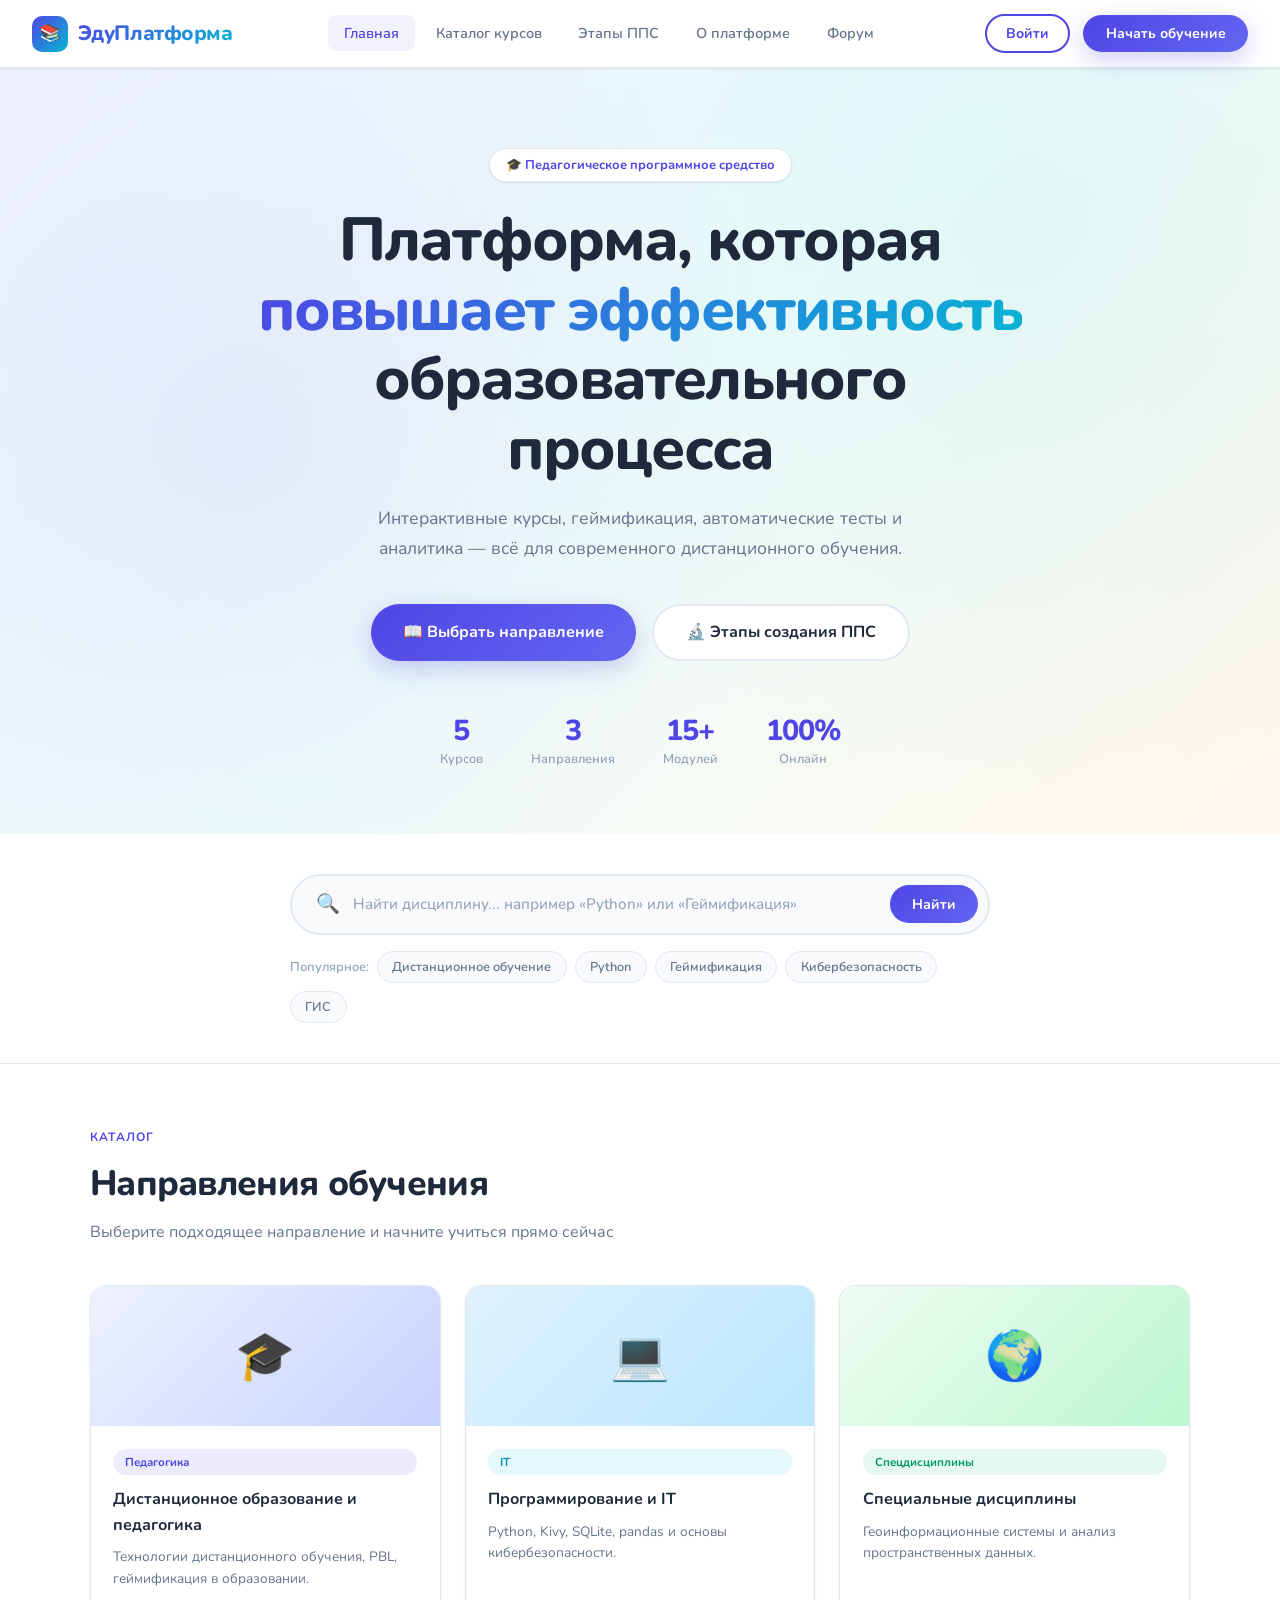
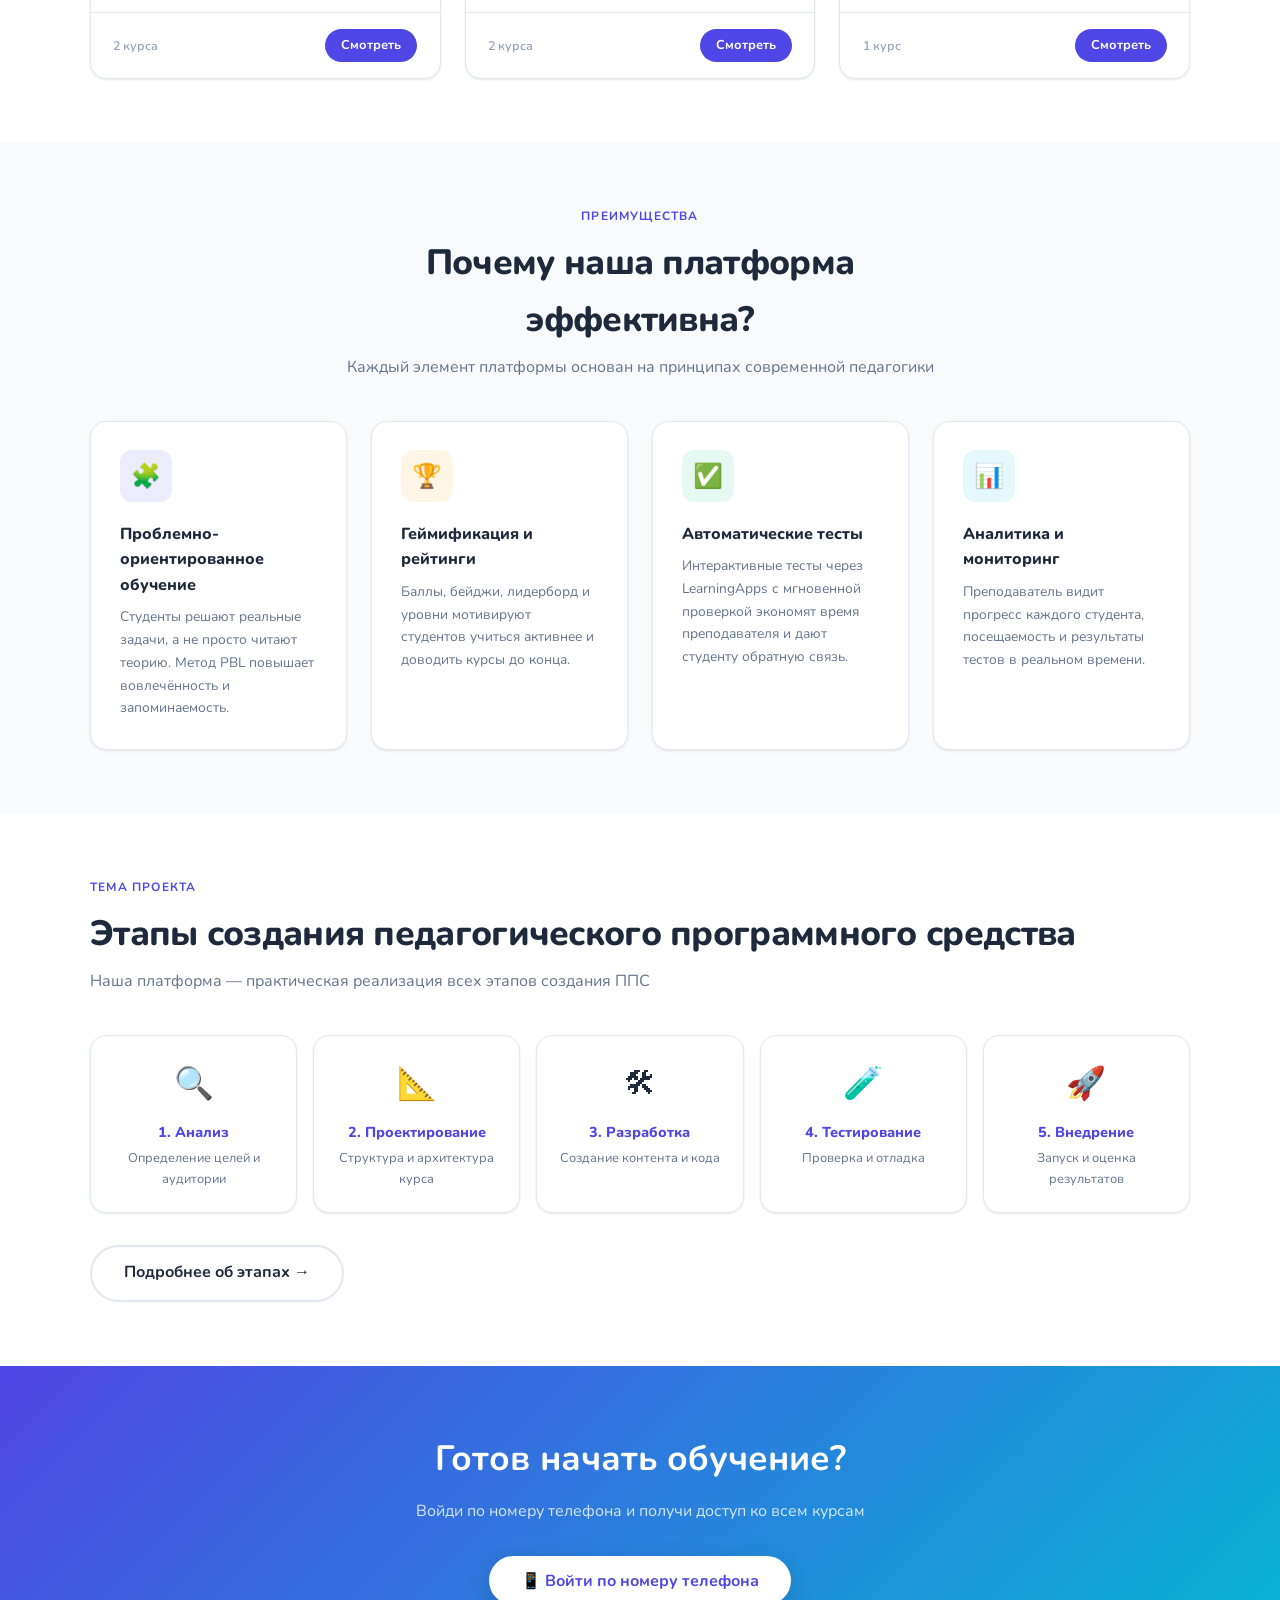
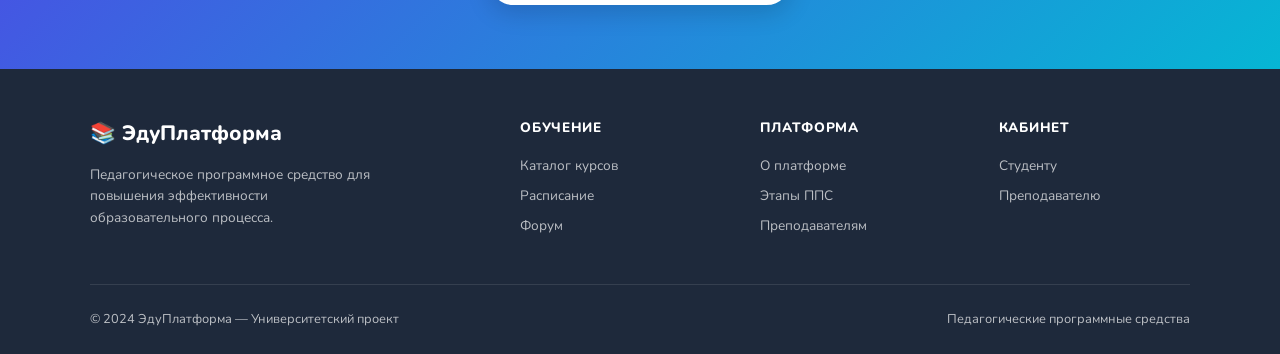
==== index.html @ 2ab5b75d "first commit" ====
<!DOCTYPE html>
<html lang="ru">
<head>
  <meta charset="UTF-8" />
  <meta name="viewport" content="width=device-width, initial-scale=1.0" />
  <title>ЭдуПлатформа — Педагогические программные средства</title>
  <link rel="stylesheet" href="style.css" />
</head>
<body>

<!-- ═══════════════════════════════
     НАВБАР
═══════════════════════════════ -->
<nav class="navbar">
  <a href="index.html" class="nav-logo">
    <div class="logo-icon">📚</div>
    <span>ЭдуПлатформа</span>
  </a>

  <ul class="nav-links">
    <li><a href="index.html" class="active">Главная</a></li>
    <li><a href="catalog.html">Каталог курсов</a></li>
    <li><a href="stages.html">Этапы ППС</a></li>
    <li><a href="about.html">О платформе</a></li>
    <li><a href="forum.html">Форум</a></li>
  </ul>

  <div class="nav-actions">
    <button class="btn-login" onclick="openModal('login')">Войти</button>
    <button class="btn-primary" onclick="openModal('login')">Начать обучение</button>
  </div>
</nav>

<!-- ═══════════════════════════════
     HERO
═══════════════════════════════ -->
<section class="hero">
  <span class="hero-badge">🎓 Педагогическое программное средство</span>

  <h1>
    Платформа, которая<br>
    <span class="highlight">повышает эффективность</span><br>
    образовательного процесса
  </h1>

  <p>
    Интерактивные курсы, геймификация, автоматические тесты и аналитика —
    всё для современного дистанционного обучения.
  </p>

  <div class="hero-actions">
    <a href="catalog.html" class="btn-hero">📖 Выбрать направление</a>
    <a href="stages.html" class="btn-hero-outline">🔬 Этапы создания ППС</a>
  </div>

  <div class="hero-stats">
    <div class="hero-stat">
      <div class="num">5</div>
      <div class="label">Курсов</div>
    </div>
    <div class="hero-stat">
      <div class="num">3</div>
      <div class="label">Направления</div>
    </div>
    <div class="hero-stat">
      <div class="num">15+</div>
      <div class="label">Модулей</div>
    </div>
    <div class="hero-stat">
      <div class="num">100%</div>
      <div class="label">Онлайн</div>
    </div>
  </div>
</section>

<!-- ═══════════════════════════════
     УМНЫЙ ПОИСК
═══════════════════════════════ -->
<div class="search-section">
  <div class="search-wrap">
    <div class="search-box">
      <span style="font-size:1.2rem;">🔍</span>
      <input
        type="text"
        id="searchInput"
        placeholder="Найти дисциплину... например «Python» или «Геймификация»"
      />
      <button class="search-btn" onclick="doSearch()">Найти</button>
    </div>
    <div class="search-tags">
      <span class="search-tag-label">Популярное:</span>
      <span class="tag" onclick="searchTag('Дистанционное обучение')">Дистанционное обучение</span>
      <span class="tag" onclick="searchTag('Python')">Python</span>
      <span class="tag" onclick="searchTag('Геймификация')">Геймификация</span>
      <span class="tag" onclick="searchTag('Кибербезопасность')">Кибербезопасность</span>
      <span class="tag" onclick="searchTag('ГИС')">ГИС</span>
    </div>
  </div>
</div>

<!-- ═══════════════════════════════
     РЕЗУЛЬТАТЫ ПОИСКА (скрыто)
═══════════════════════════════ -->
<div id="searchResults" style="display:none;" class="section section-soft">
  <div class="container">
    <div class="section-header">
      <div class="section-label">Результаты поиска</div>
      <h2 id="searchTitle">Найдено курсов</h2>
    </div>
    <div class="courses-grid" id="searchGrid"></div>
    <div style="margin-top:1.5rem;">
      <button class="filter-btn" onclick="clearSearch()">✕ Сбросить поиск</button>
    </div>
  </div>
</div>

<!-- ═══════════════════════════════
     НАПРАВЛЕНИЯ
═══════════════════════════════ -->
<section class="section">
  <div class="container">
    <div class="section-header">
      <div class="section-label">Каталог</div>
      <h2>Направления обучения</h2>
      <p>Выберите подходящее направление и начните учиться прямо сейчас</p>
    </div>

    <div style="display:grid; grid-template-columns: repeat(auto-fit, minmax(300px,1fr)); gap:1.5rem;">

      <a href="catalog.html?section=pedagogy" class="course-card" style="text-decoration:none;">
        <div class="course-card-header" style="background: linear-gradient(135deg,#EEF2FF,#C7D2FE);">
          🎓
        </div>
        <div class="course-card-body">
          <span class="course-section-badge badge-blue">Педагогика</span>
          <h3>Дистанционное образование и педагогика</h3>
          <p>Технологии дистанционного обучения, PBL, геймификация в образовании.</p>
        </div>
        <div class="course-card-footer">
          <span class="course-meta">2 курса</span>
          <span class="btn-card">Смотреть</span>
        </div>
      </a>

      <a href="catalog.html?section=it" class="course-card" style="text-decoration:none;">
        <div class="course-card-header" style="background: linear-gradient(135deg,#E0F2FE,#BAE6FD);">
          💻
        </div>
        <div class="course-card-body">
          <span class="course-section-badge badge-cyan">IT</span>
          <h3>Программирование и IT</h3>
          <p>Python, Kivy, SQLite, pandas и основы кибербезопасности.</p>
        </div>
        <div class="course-card-footer">
          <span class="course-meta">2 курса</span>
          <span class="btn-card">Смотреть</span>
        </div>
      </a>

      <a href="catalog.html?section=special" class="course-card" style="text-decoration:none;">
        <div class="course-card-header" style="background: linear-gradient(135deg,#F0FDF4,#BBF7D0);">
          🌍
        </div>
        <div class="course-card-body">
          <span class="course-section-badge badge-green">Спецдисциплины</span>
          <h3>Специальные дисциплины</h3>
          <p>Геоинформационные системы и анализ пространственных данных.</p>
        </div>
        <div class="course-card-footer">
          <span class="course-meta">1 курс</span>
          <span class="btn-card">Смотреть</span>
        </div>
      </a>

    </div>
  </div>
</section>

<!-- ═══════════════════════════════
     ПОЧЕМУ МЫ
═══════════════════════════════ -->
<section class="section section-soft">
  <div class="container">
    <div class="section-header text-center" style="max-width:600px; margin-left:auto; margin-right:auto; margin-bottom:2.5rem;">
      <div class="section-label">Преимущества</div>
      <h2>Почему наша платформа эффективна?</h2>
      <p>Каждый элемент платформы основан на принципах современной педагогики</p>
    </div>

    <div class="features-grid">

      <div class="feature-card">
        <div class="feature-icon" style="background:rgba(79,70,229,0.1);">🧩</div>
        <h3>Проблемно-ориентированное обучение</h3>
        <p>Студенты решают реальные задачи, а не просто читают теорию. Метод PBL повышает вовлечённость и запоминаемость.</p>
      </div>

      <div class="feature-card">
        <div class="feature-icon" style="background:rgba(245,158,11,0.1);">🏆</div>
        <h3>Геймификация и рейтинги</h3>
        <p>Баллы, бейджи, лидерборд и уровни мотивируют студентов учиться активнее и доводить курсы до конца.</p>
      </div>

      <div class="feature-card">
        <div class="feature-icon" style="background:rgba(16,185,129,0.1);">✅</div>
        <h3>Автоматические тесты</h3>
        <p>Интерактивные тесты через LearningApps с мгновенной проверкой экономят время преподавателя и дают студенту обратную связь.</p>
      </div>

      <div class="feature-card">
        <div class="feature-icon" style="background:rgba(6,182,212,0.1);">📊</div>
        <h3>Аналитика и мониторинг</h3>
        <p>Преподаватель видит прогресс каждого студента, посещаемость и результаты тестов в реальном времени.</p>
      </div>

    </div>
  </div>
</section>

<!-- ═══════════════════════════════
     ЭТАПЫ ППС (ПРЕВЬЮ)
═══════════════════════════════ -->
<section class="section">
  <div class="container">
    <div class="section-header">
      <div class="section-label">Тема проекта</div>
      <h2>Этапы создания педагогического программного средства</h2>
      <p>Наша платформа — практическая реализация всех этапов создания ППС</p>
    </div>

    <div style="display:grid; grid-template-columns: repeat(auto-fit, minmax(200px,1fr)); gap:1rem; margin-bottom:2rem;">
      <div style="background:white; border:1px solid var(--border); border-radius:var(--radius-lg); padding:1.4rem; text-align:center; box-shadow:var(--shadow-sm);">
        <div style="font-size:2rem; margin-bottom:0.7rem;">🔍</div>
        <div style="font-weight:800; font-size:0.9rem; margin-bottom:0.3rem; color:var(--primary);">1. Анализ</div>
        <div style="font-size:0.8rem; color:var(--text-secondary);">Определение целей и аудитории</div>
      </div>
      <div style="background:white; border:1px solid var(--border); border-radius:var(--radius-lg); padding:1.4rem; text-align:center; box-shadow:var(--shadow-sm);">
        <div style="font-size:2rem; margin-bottom:0.7rem;">📐</div>
        <div style="font-weight:800; font-size:0.9rem; margin-bottom:0.3rem; color:var(--primary);">2. Проектирование</div>
        <div style="font-size:0.8rem; color:var(--text-secondary);">Структура и архитектура курса</div>
      </div>
      <div style="background:white; border:1px solid var(--border); border-radius:var(--radius-lg); padding:1.4rem; text-align:center; box-shadow:var(--shadow-sm);">
        <div style="font-size:2rem; margin-bottom:0.7rem;">🛠</div>
        <div style="font-weight:800; font-size:0.9rem; margin-bottom:0.3rem; color:var(--primary);">3. Разработка</div>
        <div style="font-size:0.8rem; color:var(--text-secondary);">Создание контента и кода</div>
      </div>
      <div style="background:white; border:1px solid var(--border); border-radius:var(--radius-lg); padding:1.4rem; text-align:center; box-shadow:var(--shadow-sm);">
        <div style="font-size:2rem; margin-bottom:0.7rem;">🧪</div>
        <div style="font-weight:800; font-size:0.9rem; margin-bottom:0.3rem; color:var(--primary);">4. Тестирование</div>
        <div style="font-size:0.8rem; color:var(--text-secondary);">Проверка и отладка</div>
      </div>
      <div style="background:white; border:1px solid var(--border); border-radius:var(--radius-lg); padding:1.4rem; text-align:center; box-shadow:var(--shadow-sm);">
        <div style="font-size:2rem; margin-bottom:0.7rem;">🚀</div>
        <div style="font-weight:800; font-size:0.9rem; margin-bottom:0.3rem; color:var(--primary);">5. Внедрение</div>
        <div style="font-size:0.8rem; color:var(--text-secondary);">Запуск и оценка результатов</div>
      </div>
    </div>

    <a href="stages.html" class="btn-hero-outline" style="display:inline-flex;">Подробнее об этапах →</a>
  </div>
</section>

<!-- ═══════════════════════════════
     CTA
═══════════════════════════════ -->
<section class="section" style="background: linear-gradient(135deg, #4F46E5, #06B6D4); text-align:center;">
  <div class="container">
    <h2 style="color:white; font-size:clamp(1.5rem,3vw,2.2rem); margin-bottom:0.8rem;">Готов начать обучение?</h2>
    <p style="color:rgba(255,255,255,0.8); margin-bottom:2rem; font-size:1rem;">Войди по номеру телефона и получи доступ ко всем курсам</p>
    <button class="btn-hero" style="background:white; color:var(--primary); box-shadow:0 8px 25px rgba(0,0,0,0.15);" onclick="openModal('login')">
      📱 Войти по номеру телефона
    </button>
  </div>
</section>

<!-- ═══════════════════════════════
     ФУТЕР
═══════════════════════════════ -->
<footer>
  <div class="footer-inner">
    <div>
      <div class="footer-logo">📚 ЭдуПлатформа</div>
      <p style="font-size:0.85rem; line-height:1.6; max-width:280px;">
        Педагогическое программное средство для повышения эффективности образовательного процесса.
      </p>
    </div>
    <div class="footer-col">
      <h4>Обучение</h4>
      <a href="catalog.html">Каталог курсов</a>
      <a href="schedule.html">Расписание</a>
      <a href="forum.html">Форум</a>
    </div>
    <div class="footer-col">
      <h4>Платформа</h4>
      <a href="about.html">О платформе</a>
      <a href="stages.html">Этапы ППС</a>
      <a href="teacher.html">Преподавателям</a>
    </div>
    <div class="footer-col">
      <h4>Кабинет</h4>
      <a href="student.html">Студенту</a>
      <a href="teacher.html">Преподавателю</a>
    </div>
  </div>
  <div class="footer-bottom">
    <span>© 2024 ЭдуПлатформа — Университетский проект</span>
    <span>Педагогические программные средства</span>
  </div>
</footer>

<!-- ═══════════════════════════════
     МОДАЛЬНОЕ ОКНО ВХОДА
═══════════════════════════════ -->
<div class="modal-overlay" id="modalOverlay" onclick="closeModalOutside(event)">
  <div class="modal">

    <!-- ШАГ 1: Ввод телефона -->
    <div id="stepPhone">
      <h2>👋 Добро пожаловать!</h2>
      <p>Введите номер телефона для входа или регистрации</p>

      <div class="form-group">
        <label class="form-label">Номер телефона</label>
        <div class="phone-input-wrap">
          <span class="phone-prefix">🇺🇿 +998</span>
          <input type="tel" id="phoneInput" placeholder="90 123 45 67" maxlength="12" />
        </div>
      </div>

      <div class="form-group">
        <label class="form-label">Я вхожу как</label>
        <select class="form-input" id="roleSelect">
          <option value="student">👨‍🎓 Студент</option>
          <option value="teacher">👨‍🏫 Преподаватель</option>
        </select>
      </div>

      <button class="btn-full" onclick="sendOTP()">Получить SMS-код →</button>
      <p style="font-size:0.78rem; color:var(--text-muted); text-align:center; margin-top:1rem;">
        Мы отправим 4-значный код подтверждения
      </p>
    </div>

    <!-- ШАГ 2: Ввод OTP -->
    <div id="stepOTP" style="display:none;">
      <h2>📱 Введите код</h2>
      <p id="otpDesc">Код отправлен на номер +998 90 *** ** **</p>

      <div class="otp-inputs">
        <input class="otp-input" type="text" maxlength="1" id="otp1" oninput="otpNext(this,'otp2')" />
        <input class="otp-input" type="text" maxlength="1" id="otp2" oninput="otpNext(this,'otp3')" />
        <input class="otp-input" type="text" maxlength="1" id="otp3" oninput="otpNext(this,'otp4')" />
        <input class="otp-input" type="text" maxlength="1" id="otp4" oninput="otpNext(this,null)" />
      </div>

      <button class="btn-full" onclick="verifyOTP()">Войти ✓</button>
      <p style="font-size:0.78rem; color:var(--text-muted); text-align:center; margin-top:1rem;">
        Не получили? <a href="#" style="color:var(--primary); font-weight:700;" onclick="resendOTP()">Отправить снова</a>
      </p>
      <button onclick="backToPhone()" style="width:100%; margin-top:0.5rem; color:var(--text-secondary); font-size:0.85rem; font-weight:600;">← Изменить номер</button>
    </div>

  </div>
</div>

<script src="script.js"></script>
</body>
</html>
---- style.css ----
/* ===========================
   EDU PLATFORM — STYLE.CSS
   =========================== */

@import url('https://fonts.googleapis.com/css2?family=Nunito:wght@300;400;500;600;700;800&family=Merriweather:wght@400;700&display=swap');

/* ── ПЕРЕМЕННЫЕ ── */
:root {
  --primary: #4F46E5;
  --primary-light: #6366F1;
  --primary-dark: #3730A3;
  --secondary: #06B6D4;
  --accent: #F59E0B;
  --success: #10B981;
  --danger: #EF4444;
  --warning: #F59E0B;

  --bg: #ffffff;
  --bg-soft: #F8FAFC;
  --bg-card: #ffffff;
  --border: #E2E8F0;
  --border-hover: #CBD5E1;

  --text: #1E293B;
  --text-secondary: #64748B;
  --text-muted: #94A3B8;

  --shadow-sm: 0 1px 3px rgba(0,0,0,0.06), 0 1px 2px rgba(0,0,0,0.04);
  --shadow: 0 4px 6px -1px rgba(0,0,0,0.07), 0 2px 4px -1px rgba(0,0,0,0.04);
  --shadow-md: 0 10px 15px -3px rgba(0,0,0,0.08), 0 4px 6px -2px rgba(0,0,0,0.04);
  --shadow-lg: 0 20px 25px -5px rgba(0,0,0,0.08), 0 10px 10px -5px rgba(0,0,0,0.03);
  --shadow-primary: 0 8px 25px rgba(79,70,229,0.25);

  --radius-sm: 8px;
  --radius: 12px;
  --radius-lg: 16px;
  --radius-xl: 24px;
  --radius-full: 9999px;

  --font: 'Nunito', sans-serif;
  --font-serif: 'Merriweather', serif;

  --transition: 0.2s ease;
  --transition-slow: 0.4s ease;
}

/* ── СБРОС ── */
*, *::before, *::after { box-sizing: border-box; margin: 0; padding: 0; }
html { scroll-behavior: smooth; font-size: 16px; }
body {
  font-family: var(--font);
  background: var(--bg);
  color: var(--text);
  line-height: 1.6;
  -webkit-font-smoothing: antialiased;
}
img { max-width: 100%; display: block; }
a { text-decoration: none; color: inherit; }
ul { list-style: none; }
button { font-family: var(--font); cursor: pointer; border: none; background: none; }
input, textarea, select { font-family: var(--font); outline: none; }

/* ── НАВБАР ── */
.navbar {
  position: sticky; top: 0; z-index: 100;
  background: rgba(255,255,255,0.95);
  backdrop-filter: blur(12px);
  border-bottom: 1px solid var(--border);
  padding: 0 2rem;
  height: 68px;
  display: flex; align-items: center; justify-content: space-between;
  box-shadow: var(--shadow-sm);
}

.nav-logo {
  display: flex; align-items: center; gap: 0.6rem;
  font-size: 1.3rem; font-weight: 800; color: var(--primary);
  letter-spacing: -0.02em;
}

.nav-logo span {
  background: linear-gradient(135deg, var(--primary), var(--secondary));
  -webkit-background-clip: text; -webkit-text-fill-color: transparent;
}

.nav-logo .logo-icon {
  width: 36px; height: 36px; border-radius: 10px;
  background: linear-gradient(135deg, var(--primary), var(--secondary));
  display: flex; align-items: center; justify-content: center;
  color: white; font-size: 1.1rem;
}

.nav-links {
  display: flex; align-items: center; gap: 0.3rem;
}

.nav-links a {
  padding: 0.5rem 1rem; border-radius: var(--radius-sm);
  font-size: 0.9rem; font-weight: 600; color: var(--text-secondary);
  transition: var(--transition);
}
.nav-links a:hover, .nav-links a.active {
  color: var(--primary); background: rgba(79,70,229,0.07);
}

.nav-actions { display: flex; align-items: center; gap: 0.8rem; }

.btn-login {
  padding: 0.5rem 1.2rem; border-radius: var(--radius-full);
  font-size: 0.88rem; font-weight: 700; color: var(--primary);
  border: 2px solid var(--primary); transition: var(--transition);
}
.btn-login:hover { background: var(--primary); color: white; }

.btn-primary {
  padding: 0.55rem 1.4rem; border-radius: var(--radius-full);
  font-size: 0.88rem; font-weight: 700; color: white;
  background: linear-gradient(135deg, var(--primary), var(--primary-light));
  box-shadow: var(--shadow-primary); transition: var(--transition);
}
.btn-primary:hover { transform: translateY(-1px); box-shadow: 0 10px 30px rgba(79,70,229,0.35); }

/* ── HERO ── */
.hero {
  background: linear-gradient(135deg, #EEF2FF 0%, #F0FDFA 50%, #FFF7ED 100%);
  padding: 5rem 2rem 4rem;
  text-align: center; position: relative; overflow: hidden;
}

.hero::before {
  content: '';
  position: absolute; inset: 0;
  background: radial-gradient(circle at 20% 50%, rgba(79,70,229,0.08) 0%, transparent 50%),
              radial-gradient(circle at 80% 20%, rgba(6,182,212,0.08) 0%, transparent 50%);
  pointer-events: none;
}

.hero-badge {
  display: inline-flex; align-items: center; gap: 0.4rem;
  background: white; border: 1px solid var(--border);
  border-radius: var(--radius-full); padding: 0.35rem 1rem;
  font-size: 0.8rem; font-weight: 700; color: var(--primary);
  margin-bottom: 1.5rem; box-shadow: var(--shadow-sm);
  animation: fadeUp 0.5s ease both;
}

.hero h1 {
  font-size: clamp(2rem, 5vw, 3.8rem);
  font-weight: 800; line-height: 1.15;
  letter-spacing: -0.03em; color: var(--text);
  max-width: 800px; margin: 0 auto 1.2rem;
  animation: fadeUp 0.5s ease 0.1s both;
}

.hero h1 .highlight {
  background: linear-gradient(135deg, var(--primary), var(--secondary));
  -webkit-background-clip: text; -webkit-text-fill-color: transparent;
}

.hero p {
  font-size: 1.1rem; color: var(--text-secondary); font-weight: 400;
  max-width: 560px; margin: 0 auto 2.5rem; line-height: 1.7;
  animation: fadeUp 0.5s ease 0.2s both;
}

.hero-actions {
  display: flex; gap: 1rem; justify-content: center; flex-wrap: wrap;
  margin-bottom: 3.5rem;
  animation: fadeUp 0.5s ease 0.3s both;
}

.btn-hero {
  padding: 0.85rem 2rem; border-radius: var(--radius-full);
  font-size: 1rem; font-weight: 700; color: white;
  background: linear-gradient(135deg, var(--primary), var(--primary-light));
  box-shadow: var(--shadow-primary); transition: var(--transition);
  display: inline-flex; align-items: center; gap: 0.5rem;
}
.btn-hero:hover { transform: translateY(-2px); box-shadow: 0 12px 35px rgba(79,70,229,0.4); }

.btn-hero-outline {
  padding: 0.85rem 2rem; border-radius: var(--radius-full);
  font-size: 1rem; font-weight: 700; color: var(--text);
  background: white; border: 2px solid var(--border);
  transition: var(--transition);
  display: inline-flex; align-items: center; gap: 0.5rem;
}
.btn-hero-outline:hover { border-color: var(--primary); color: var(--primary); transform: translateY(-2px); }

.hero-stats {
  display: flex; justify-content: center; gap: 3rem; flex-wrap: wrap;
  animation: fadeUp 0.5s ease 0.4s both;
}

.hero-stat { text-align: center; }
.hero-stat .num {
  font-size: 1.8rem; font-weight: 800; color: var(--primary);
  letter-spacing: -0.03em; line-height: 1;
}
.hero-stat .label { font-size: 0.8rem; color: var(--text-muted); font-weight: 600; margin-top: 0.2rem; }

/* ── ПОИСК ── */
.search-section {
  background: white; padding: 2.5rem 2rem;
  border-bottom: 1px solid var(--border);
}

.search-wrap { max-width: 700px; margin: 0 auto; }

.search-box {
  display: flex; align-items: center; gap: 0.8rem;
  background: var(--bg-soft); border: 2px solid var(--border);
  border-radius: var(--radius-full); padding: 0.6rem 0.6rem 0.6rem 1.5rem;
  transition: var(--transition);
}
.search-box:focus-within { border-color: var(--primary); box-shadow: 0 0 0 4px rgba(79,70,229,0.1); }

.search-box input {
  flex: 1; background: none; border: none; font-size: 0.95rem;
  color: var(--text); font-weight: 500;
}
.search-box input::placeholder { color: var(--text-muted); }

.search-btn {
  padding: 0.6rem 1.4rem; border-radius: var(--radius-full);
  background: linear-gradient(135deg, var(--primary), var(--primary-light));
  color: white; font-weight: 700; font-size: 0.88rem;
  transition: var(--transition);
}
.search-btn:hover { transform: scale(1.03); }

.search-tags {
  display: flex; flex-wrap: wrap; gap: 0.5rem;
  margin-top: 1rem; align-items: center;
}

.search-tag-label { font-size: 0.8rem; color: var(--text-muted); font-weight: 600; }

.tag {
  padding: 0.3rem 0.9rem; border-radius: var(--radius-full);
  background: var(--bg-soft); border: 1px solid var(--border);
  font-size: 0.8rem; font-weight: 600; color: var(--text-secondary);
  cursor: pointer; transition: var(--transition);
}
.tag:hover { background: rgba(79,70,229,0.07); border-color: var(--primary); color: var(--primary); }

/* ── СЕКЦИИ ── */
.section { padding: 4rem 2rem; }
.section-soft { background: var(--bg-soft); }

.section-header { max-width: 1100px; margin: 0 auto 2.5rem; }
.section-header h2 {
  font-size: clamp(1.5rem, 3vw, 2.2rem); font-weight: 800;
  letter-spacing: -0.02em; color: var(--text); margin-bottom: 0.5rem;
}
.section-header p { font-size: 1rem; color: var(--text-secondary); }
.section-label {
  font-size: 0.75rem; font-weight: 700; letter-spacing: 0.1em;
  text-transform: uppercase; color: var(--primary); margin-bottom: 0.5rem;
}

.container { max-width: 1100px; margin: 0 auto; }

/* ── КАРТОЧКИ КУРСОВ ── */
.courses-grid {
  display: grid; grid-template-columns: repeat(auto-fill, minmax(300px, 1fr));
  gap: 1.5rem;
}

.course-card {
  background: var(--bg-card); border: 1px solid var(--border);
  border-radius: var(--radius-lg); overflow: hidden;
  transition: var(--transition); box-shadow: var(--shadow-sm);
  display: flex; flex-direction: column;
}
.course-card:hover {
  transform: translateY(-4px); box-shadow: var(--shadow-lg);
  border-color: var(--primary);
}

.course-card-header {
  height: 140px; display: flex; align-items: center; justify-content: center;
  font-size: 3rem; position: relative; overflow: hidden;
}

.course-card-body { padding: 1.4rem; flex: 1; display: flex; flex-direction: column; }

.course-section-badge {
  display: inline-block; padding: 0.25rem 0.75rem;
  border-radius: var(--radius-full); font-size: 0.72rem; font-weight: 700;
  margin-bottom: 0.75rem;
}

.course-card h3 { font-size: 1rem; font-weight: 700; margin-bottom: 0.5rem; color: var(--text); }
.course-card p { font-size: 0.85rem; color: var(--text-secondary); flex: 1; line-height: 1.6; }

.course-card-footer {
  padding: 1rem 1.4rem; border-top: 1px solid var(--border);
  display: flex; align-items: center; justify-content: space-between;
}

.course-meta { font-size: 0.78rem; color: var(--text-muted); font-weight: 600; }
.btn-card {
  padding: 0.4rem 1rem; border-radius: var(--radius-full);
  background: var(--primary); color: white;
  font-size: 0.8rem; font-weight: 700; transition: var(--transition);
}
.btn-card:hover { background: var(--primary-dark); }

/* ── ФИЛЬТРЫ КАТАЛОГА ── */
.catalog-filters {
  display: flex; gap: 0.6rem; flex-wrap: wrap; margin-bottom: 2rem;
}

.filter-btn {
  padding: 0.5rem 1.2rem; border-radius: var(--radius-full);
  font-size: 0.85rem; font-weight: 700; color: var(--text-secondary);
  border: 2px solid var(--border); background: white; transition: var(--transition);
}
.filter-btn:hover { border-color: var(--primary); color: var(--primary); }
.filter-btn.active {
  background: var(--primary); color: white; border-color: var(--primary);
  box-shadow: var(--shadow-primary);
}

/* ── СТРАНИЦА КУРСА ── */
.course-hero {
  background: linear-gradient(135deg, #EEF2FF, #E0F2FE);
  padding: 3rem 2rem; border-bottom: 1px solid var(--border);
}

.course-hero-inner {
  max-width: 1100px; margin: 0 auto;
  display: grid; grid-template-columns: 1fr 380px; gap: 3rem; align-items: start;
}

.breadcrumb {
  display: flex; align-items: center; gap: 0.5rem;
  font-size: 0.82rem; color: var(--text-muted); margin-bottom: 1.2rem;
}
.breadcrumb a { color: var(--primary); font-weight: 600; }
.breadcrumb span { color: var(--text-muted); }

.course-hero h1 {
  font-size: clamp(1.5rem, 3vw, 2.2rem); font-weight: 800;
  letter-spacing: -0.02em; margin-bottom: 1rem; color: var(--text);
}

.course-hero p { font-size: 1rem; color: var(--text-secondary); line-height: 1.7; margin-bottom: 1.5rem; }

.course-tags { display: flex; gap: 0.5rem; flex-wrap: wrap; }

.course-enroll-card {
  background: white; border: 1px solid var(--border);
  border-radius: var(--radius-xl); padding: 1.8rem;
  box-shadow: var(--shadow-md); position: sticky; top: 88px;
}

.enroll-price {
  font-size: 2rem; font-weight: 800; color: var(--success);
  letter-spacing: -0.03em; margin-bottom: 0.3rem;
}

.btn-enroll {
  width: 100%; padding: 0.9rem; border-radius: var(--radius-full);
  background: linear-gradient(135deg, var(--primary), var(--primary-light));
  color: white; font-size: 1rem; font-weight: 700;
  box-shadow: var(--shadow-primary); transition: var(--transition);
  margin-bottom: 0.8rem; display: flex; align-items: center; justify-content: center; gap: 0.5rem;
}
.btn-enroll:hover { transform: translateY(-2px); box-shadow: 0 12px 35px rgba(79,70,229,0.4); }

/* ── МОДУЛИ ── */
.module-list { display: flex; flex-direction: column; gap: 1rem; }

.module-item {
  background: white; border: 1px solid var(--border);
  border-radius: var(--radius-lg); overflow: hidden;
  transition: var(--transition);
}

.module-header {
  display: flex; align-items: center; gap: 1rem;
  padding: 1.2rem 1.5rem; cursor: pointer;
  transition: var(--transition);
}
.module-header:hover { background: var(--bg-soft); }

.module-num {
  width: 36px; height: 36px; border-radius: var(--radius-sm);
  background: linear-gradient(135deg, var(--primary), var(--primary-light));
  color: white; font-weight: 800; font-size: 0.9rem;
  display: flex; align-items: center; justify-content: center; flex-shrink: 0;
}

.module-num.done { background: linear-gradient(135deg, var(--success), #34D399); }

.module-title { flex: 1; font-weight: 700; font-size: 0.95rem; }
.module-meta { font-size: 0.78rem; color: var(--text-muted); }
.module-arrow { color: var(--text-muted); transition: var(--transition); font-size: 1.1rem; }
.module-item.open .module-arrow { transform: rotate(180deg); }

.module-body {
  padding: 0 1.5rem; max-height: 0; overflow: hidden;
  transition: max-height 0.35s ease, padding 0.35s ease;
}
.module-item.open .module-body { max-height: 2000px; padding: 0 1.5rem 1.5rem; }

.lesson-list { display: flex; flex-direction: column; gap: 0.5rem; margin-bottom: 1rem; }

.lesson-item {
  display: flex; align-items: center; gap: 0.75rem;
  padding: 0.6rem 0.8rem; border-radius: var(--radius-sm);
  font-size: 0.88rem; color: var(--text-secondary);
  transition: var(--transition); cursor: pointer;
}
.lesson-item:hover { background: var(--bg-soft); color: var(--primary); }
.lesson-icon { font-size: 1rem; width: 20px; text-align: center; }

.test-banner {
  background: linear-gradient(135deg, rgba(79,70,229,0.07), rgba(6,182,212,0.07));
  border: 1px solid rgba(79,70,229,0.15); border-radius: var(--radius);
  padding: 1rem 1.2rem; display: flex; align-items: center;
  justify-content: space-between; gap: 1rem;
}
.test-banner-text { font-size: 0.88rem; font-weight: 700; color: var(--primary); }
.test-banner-sub { font-size: 0.78rem; color: var(--text-muted); }
.btn-test {
  padding: 0.45rem 1.1rem; border-radius: var(--radius-full);
  background: var(--primary); color: white;
  font-size: 0.82rem; font-weight: 700; white-space: nowrap; transition: var(--transition);
}
.btn-test:hover { background: var(--primary-dark); }

/* ── ЛИЧНЫЙ КАБИНЕТ ── */
.dashboard {
  display: grid; grid-template-columns: 260px 1fr; min-height: calc(100vh - 68px);
}

.sidebar {
  background: var(--bg-soft); border-right: 1px solid var(--border);
  padding: 2rem 1.2rem;
}

.sidebar-profile {
  text-align: center; padding-bottom: 1.5rem;
  border-bottom: 1px solid var(--border); margin-bottom: 1.5rem;
}

.avatar {
  width: 72px; height: 72px; border-radius: 50%;
  background: linear-gradient(135deg, var(--primary), var(--secondary));
  display: flex; align-items: center; justify-content: center;
  font-size: 1.6rem; font-weight: 800; color: white;
  margin: 0 auto 0.8rem;
}

.sidebar-profile h3 { font-size: 1rem; font-weight: 700; margin-bottom: 0.2rem; }
.sidebar-profile p { font-size: 0.8rem; color: var(--text-muted); }

.sidebar-role {
  display: inline-flex; align-items: center; gap: 0.3rem;
  padding: 0.25rem 0.75rem; border-radius: var(--radius-full);
  font-size: 0.72rem; font-weight: 700; margin-top: 0.5rem;
}

.sidebar-nav a {
  display: flex; align-items: center; gap: 0.75rem;
  padding: 0.7rem 0.9rem; border-radius: var(--radius);
  font-size: 0.88rem; font-weight: 600; color: var(--text-secondary);
  transition: var(--transition); margin-bottom: 0.2rem;
}
.sidebar-nav a:hover, .sidebar-nav a.active {
  background: white; color: var(--primary);
  box-shadow: var(--shadow-sm);
}
.sidebar-nav .nav-icon { font-size: 1.1rem; width: 22px; text-align: center; }

.main-content { padding: 2rem; overflow-y: auto; }

/* ── СТАТИСТИКА КАБИНЕТА ── */
.stats-grid {
  display: grid; grid-template-columns: repeat(auto-fit, minmax(200px, 1fr));
  gap: 1.2rem; margin-bottom: 2rem;
}

.stat-card {
  background: white; border: 1px solid var(--border);
  border-radius: var(--radius-lg); padding: 1.4rem;
  box-shadow: var(--shadow-sm); transition: var(--transition);
}
.stat-card:hover { box-shadow: var(--shadow-md); transform: translateY(-2px); }

.stat-card .stat-icon {
  width: 44px; height: 44px; border-radius: var(--radius);
  display: flex; align-items: center; justify-content: center;
  font-size: 1.3rem; margin-bottom: 1rem;
}

.stat-card .stat-num {
  font-size: 1.8rem; font-weight: 800; color: var(--text);
  letter-spacing: -0.03em; line-height: 1; margin-bottom: 0.3rem;
}

.stat-card .stat-label { font-size: 0.8rem; color: var(--text-muted); font-weight: 600; }

/* ── ПРОГРЕСС ── */
.progress-bar-wrap { margin-bottom: 0.3rem; }
.progress-bar-label {
  display: flex; justify-content: space-between;
  font-size: 0.82rem; font-weight: 600; margin-bottom: 0.4rem;
}
.progress-bar {
  height: 8px; background: var(--bg-soft);
  border-radius: var(--radius-full); overflow: hidden;
}
.progress-fill {
  height: 100%; border-radius: var(--radius-full);
  background: linear-gradient(90deg, var(--primary), var(--secondary));
  transition: width 0.8s ease;
}

/* ── БЕЙДЖИ ── */
.badges-grid {
  display: flex; flex-wrap: wrap; gap: 0.8rem;
}

.badge-item {
  display: flex; flex-direction: column; align-items: center;
  gap: 0.4rem; padding: 0.8rem 1rem; border-radius: var(--radius);
  background: white; border: 1px solid var(--border);
  font-size: 0.75rem; font-weight: 700; color: var(--text-secondary);
  min-width: 80px; text-align: center; transition: var(--transition);
}
.badge-item:hover { transform: translateY(-2px); box-shadow: var(--shadow); }
.badge-item .badge-icon { font-size: 1.8rem; }
.badge-item.earned { border-color: var(--accent); color: var(--text); }
.badge-item.locked { opacity: 0.45; filter: grayscale(1); }

/* ── ЛИДЕРБОРД ── */
.leaderboard { display: flex; flex-direction: column; gap: 0.5rem; }

.lb-item {
  display: flex; align-items: center; gap: 1rem;
  padding: 0.8rem 1rem; border-radius: var(--radius);
  background: white; border: 1px solid var(--border);
  transition: var(--transition);
}
.lb-item:hover { box-shadow: var(--shadow); }
.lb-item.top1 { border-color: #F59E0B; background: #FFFBEB; }
.lb-item.top2 { border-color: #94A3B8; background: #F8FAFC; }
.lb-item.top3 { border-color: #D97706; background: #FFF7ED; }

.lb-rank {
  width: 28px; height: 28px; border-radius: 50%;
  background: var(--bg-soft); display: flex; align-items: center; justify-content: center;
  font-size: 0.8rem; font-weight: 800; color: var(--text-muted);
  flex-shrink: 0;
}
.lb-item.top1 .lb-rank { background: #F59E0B; color: white; }
.lb-item.top2 .lb-rank { background: #94A3B8; color: white; }
.lb-item.top3 .lb-rank { background: #D97706; color: white; }

.lb-name { flex: 1; font-weight: 700; font-size: 0.9rem; }
.lb-score { font-weight: 800; color: var(--primary); font-size: 0.9rem; }
.lb-badge { font-size: 0.7rem; }

/* ── РАСПИСАНИЕ ── */
.schedule-list { display: flex; flex-direction: column; gap: 0.8rem; }

.schedule-item {
  display: flex; align-items: center; gap: 1.2rem;
  padding: 1rem 1.2rem; border-radius: var(--radius);
  background: white; border: 1px solid var(--border);
  transition: var(--transition);
}
.schedule-item:hover { border-color: var(--primary); box-shadow: var(--shadow); }

.schedule-date {
  text-align: center; min-width: 48px;
}
.schedule-date .day { font-size: 1.4rem; font-weight: 800; color: var(--primary); line-height: 1; }
.schedule-date .month { font-size: 0.7rem; color: var(--text-muted); font-weight: 600; text-transform: uppercase; }

.schedule-divider { width: 1px; height: 40px; background: var(--border); }

.schedule-info { flex: 1; }
.schedule-info h4 { font-size: 0.92rem; font-weight: 700; margin-bottom: 0.2rem; }
.schedule-info p { font-size: 0.8rem; color: var(--text-muted); }

.btn-join {
  padding: 0.4rem 1rem; border-radius: var(--radius-full);
  background: var(--success); color: white;
  font-size: 0.8rem; font-weight: 700; transition: var(--transition);
}
.btn-join:hover { background: #059669; }

/* ── ФОРУМ ── */
.forum-list { display: flex; flex-direction: column; gap: 1rem; }

.forum-thread {
  background: white; border: 1px solid var(--border);
  border-radius: var(--radius-lg); padding: 1.4rem;
  transition: var(--transition); cursor: pointer;
}
.forum-thread:hover { border-color: var(--primary); box-shadow: var(--shadow); }

.thread-header { display: flex; align-items: flex-start; gap: 1rem; margin-bottom: 0.8rem; }
.thread-avatar {
  width: 40px; height: 40px; border-radius: 50%; flex-shrink: 0;
  display: flex; align-items: center; justify-content: center;
  font-weight: 800; font-size: 0.9rem; color: white;
}

.thread-title { font-size: 0.95rem; font-weight: 700; margin-bottom: 0.25rem; }
.thread-meta { font-size: 0.78rem; color: var(--text-muted); }
.thread-preview { font-size: 0.85rem; color: var(--text-secondary); line-height: 1.6; }
.thread-footer {
  display: flex; gap: 1.2rem; margin-top: 1rem;
  font-size: 0.78rem; color: var(--text-muted); font-weight: 600;
}
.thread-tag {
  padding: 0.2rem 0.6rem; border-radius: var(--radius-full);
  background: rgba(79,70,229,0.08); color: var(--primary);
  font-size: 0.72rem; font-weight: 700;
}

/* ── TIMELINE (ЭТАПЫ ППС) ── */
.timeline { position: relative; padding-left: 2rem; }
.timeline::before {
  content: ''; position: absolute; left: 16px; top: 0; bottom: 0;
  width: 2px; background: linear-gradient(to bottom, var(--primary), var(--secondary));
  border-radius: var(--radius-full);
}

.timeline-item {
  position: relative; margin-bottom: 2rem; padding-left: 2rem;
}

.timeline-dot {
  position: absolute; left: -2rem; top: 4px;
  width: 36px; height: 36px; border-radius: 50%;
  background: linear-gradient(135deg, var(--primary), var(--primary-light));
  display: flex; align-items: center; justify-content: center;
  font-size: 1rem; color: white; box-shadow: 0 0 0 4px white, 0 0 0 6px rgba(79,70,229,0.2);
}

.timeline-content {
  background: white; border: 1px solid var(--border);
  border-radius: var(--radius-lg); padding: 1.4rem;
  box-shadow: var(--shadow-sm); transition: var(--transition);
}
.timeline-content:hover { box-shadow: var(--shadow-md); border-color: rgba(79,70,229,0.2); }

.timeline-content h3 { font-size: 1rem; font-weight: 800; margin-bottom: 0.5rem; color: var(--primary); }
.timeline-content p { font-size: 0.88rem; color: var(--text-secondary); line-height: 1.65; }

/* ── ПРЕИМУЩЕСТВА ── */
.features-grid {
  display: grid; grid-template-columns: repeat(auto-fit, minmax(240px, 1fr));
  gap: 1.5rem;
}

.feature-card {
  background: white; border: 1px solid var(--border);
  border-radius: var(--radius-lg); padding: 1.8rem;
  transition: var(--transition); box-shadow: var(--shadow-sm);
}
.feature-card:hover { transform: translateY(-4px); box-shadow: var(--shadow-lg); }

.feature-icon {
  width: 52px; height: 52px; border-radius: var(--radius);
  display: flex; align-items: center; justify-content: center;
  font-size: 1.5rem; margin-bottom: 1.2rem;
}

.feature-card h3 { font-size: 1rem; font-weight: 800; margin-bottom: 0.5rem; }
.feature-card p { font-size: 0.86rem; color: var(--text-secondary); line-height: 1.65; }

/* ── АНАЛИТИКА ПРЕПОДАВАТЕЛЯ ── */
.analytics-card {
  background: white; border: 1px solid var(--border);
  border-radius: var(--radius-lg); padding: 1.5rem;
  box-shadow: var(--shadow-sm);
}
.analytics-card h3 { font-size: 1rem; font-weight: 800; margin-bottom: 1.2rem; }

.analytics-row {
  display: flex; align-items: center; gap: 1rem;
  padding: 0.7rem 0; border-bottom: 1px solid var(--border);
}
.analytics-row:last-child { border-bottom: none; }
.analytics-name { flex: 1; font-size: 0.88rem; font-weight: 600; }
.analytics-bar { flex: 2; height: 8px; background: var(--bg-soft); border-radius: var(--radius-full); overflow: hidden; }
.analytics-fill { height: 100%; border-radius: var(--radius-full); background: linear-gradient(90deg, var(--primary), var(--secondary)); }
.analytics-score { font-size: 0.82rem; font-weight: 800; color: var(--primary); min-width: 40px; text-align: right; }

/* ── УВЕДОМЛЕНИЯ ── */
.notif-list { display: flex; flex-direction: column; gap: 0.5rem; }

.notif-item {
  display: flex; align-items: flex-start; gap: 0.8rem;
  padding: 0.8rem 1rem; border-radius: var(--radius);
  border-left: 3px solid var(--border); background: white;
  font-size: 0.85rem; transition: var(--transition);
}
.notif-item.new { border-left-color: var(--primary); background: rgba(79,70,229,0.03); }
.notif-item.success { border-left-color: var(--success); background: rgba(16,185,129,0.03); }
.notif-item.warning { border-left-color: var(--warning); background: rgba(245,158,11,0.03); }

.notif-icon { font-size: 1.1rem; margin-top: 0.1rem; }
.notif-text { flex: 1; }
.notif-text strong { font-weight: 700; display: block; margin-bottom: 0.15rem; }
.notif-time { font-size: 0.72rem; color: var(--text-muted); font-weight: 600; white-space: nowrap; }

/* ── О ПЛАТФОРМЕ ── */
.about-grid {
  display: grid; grid-template-columns: 1fr 1fr; gap: 3rem; align-items: center;
}

.about-visual {
  border-radius: var(--radius-xl);
  background: linear-gradient(135deg, #EEF2FF, #E0F2FE);
  border: 1px solid var(--border); aspect-ratio: 1;
  display: flex; align-items: center; justify-content: center;
  font-size: 5rem;
}

/* ── МОДАЛЬНОЕ ОКНО ВХОДА ── */
.modal-overlay {
  position: fixed; inset: 0; z-index: 1000;
  background: rgba(15,23,42,0.6); backdrop-filter: blur(4px);
  display: flex; align-items: center; justify-content: center;
  padding: 1rem; opacity: 0; pointer-events: none; transition: var(--transition);
}
.modal-overlay.show { opacity: 1; pointer-events: all; }

.modal {
  background: white; border-radius: var(--radius-xl);
  padding: 2.5rem; max-width: 420px; width: 100%;
  box-shadow: var(--shadow-lg); transform: translateY(20px);
  transition: var(--transition);
}
.modal-overlay.show .modal { transform: translateY(0); }

.modal h2 { font-size: 1.4rem; font-weight: 800; margin-bottom: 0.4rem; }
.modal p { font-size: 0.88rem; color: var(--text-secondary); margin-bottom: 2rem; }

.form-group { margin-bottom: 1.2rem; }
.form-label { display: block; font-size: 0.82rem; font-weight: 700; margin-bottom: 0.5rem; color: var(--text); }
.form-input {
  width: 100%; padding: 0.75rem 1rem; border-radius: var(--radius);
  border: 2px solid var(--border); font-size: 0.95rem; color: var(--text);
  transition: var(--transition); background: var(--bg-soft);
}
.form-input:focus { border-color: var(--primary); background: white; box-shadow: 0 0 0 4px rgba(79,70,229,0.1); }

.phone-input-wrap {
  display: flex; align-items: center; gap: 0; border: 2px solid var(--border);
  border-radius: var(--radius); overflow: hidden; background: var(--bg-soft);
  transition: var(--transition);
}
.phone-input-wrap:focus-within { border-color: var(--primary); background: white; box-shadow: 0 0 0 4px rgba(79,70,229,0.1); }
.phone-prefix {
  padding: 0.75rem 0.9rem; font-size: 0.95rem; font-weight: 700;
  color: var(--text-secondary); background: white; border-right: 2px solid var(--border);
  white-space: nowrap;
}
.phone-input-wrap input { border: none; background: none; padding: 0.75rem 1rem; flex: 1; box-shadow: none; font-size: 0.95rem; }

.btn-full {
  width: 100%; padding: 0.85rem; border-radius: var(--radius-full);
  background: linear-gradient(135deg, var(--primary), var(--primary-light));
  color: white; font-size: 1rem; font-weight: 700;
  box-shadow: var(--shadow-primary); transition: var(--transition); margin-top: 0.5rem;
}
.btn-full:hover { transform: translateY(-1px); box-shadow: 0 12px 35px rgba(79,70,229,0.4); }

.otp-inputs { display: flex; gap: 0.8rem; justify-content: center; margin: 1.5rem 0; }
.otp-input {
  width: 56px; height: 60px; border: 2px solid var(--border);
  border-radius: var(--radius); font-size: 1.5rem; font-weight: 800;
  text-align: center; color: var(--primary); background: var(--bg-soft);
  transition: var(--transition);
}
.otp-input:focus { border-color: var(--primary); background: white; box-shadow: 0 0 0 4px rgba(79,70,229,0.1); }

/* ── ФУТЕР ── */
footer {
  background: var(--text); color: rgba(255,255,255,0.7);
  padding: 3rem 2rem 1.5rem;
}

.footer-inner {
  max-width: 1100px; margin: 0 auto;
  display: grid; grid-template-columns: 2fr 1fr 1fr 1fr; gap: 3rem;
  margin-bottom: 2.5rem;
}

.footer-logo {
  font-size: 1.3rem; font-weight: 800; color: white; margin-bottom: 0.8rem;
}

.footer-col h4 { font-size: 0.85rem; font-weight: 800; color: white; margin-bottom: 1rem; text-transform: uppercase; letter-spacing: 0.05em; }
.footer-col a { display: block; font-size: 0.85rem; margin-bottom: 0.5rem; transition: var(--transition); }
.footer-col a:hover { color: white; }

.footer-bottom {
  max-width: 1100px; margin: 0 auto;
  border-top: 1px solid rgba(255,255,255,0.1);
  padding-top: 1.5rem; font-size: 0.8rem;
  display: flex; justify-content: space-between; align-items: center;
}

/* ── УТИЛИТЫ ── */
.text-center { text-align: center; }
.mt-1 { margin-top: 0.5rem; }
.mt-2 { margin-top: 1rem; }
.mt-3 { margin-top: 1.5rem; }
.mt-4 { margin-top: 2rem; }
.mb-2 { margin-bottom: 1rem; }
.mb-3 { margin-bottom: 1.5rem; }
.mb-4 { margin-bottom: 2rem; }
.gap-2 { gap: 1rem; }
.flex { display: flex; }
.flex-wrap { flex-wrap: wrap; }
.items-center { align-items: center; }
.justify-between { justify-content: space-between; }
.grid-2 { display: grid; grid-template-columns: 1fr 1fr; gap: 1.5rem; }

.badge-pill {
  display: inline-block; padding: 0.25rem 0.7rem;
  border-radius: var(--radius-full); font-size: 0.72rem; font-weight: 700;
}
.badge-blue { background: rgba(79,70,229,0.1); color: var(--primary); }
.badge-cyan { background: rgba(6,182,212,0.1); color: #0891B2; }
.badge-green { background: rgba(16,185,129,0.1); color: #059669; }
.badge-amber { background: rgba(245,158,11,0.1); color: #D97706; }
.badge-red { background: rgba(239,68,68,0.1); color: #DC2626; }

/* ── АНИМАЦИИ ── */
@keyframes fadeUp {
  from { opacity: 0; transform: translateY(16px); }
  to   { opacity: 1; transform: translateY(0); }
}

@keyframes fadeIn {
  from { opacity: 0; }
  to   { opacity: 1; }
}

.fade-up { animation: fadeUp 0.5s ease both; }
.fade-in { animation: fadeIn 0.4s ease both; }

/* ── АДАПТИВНОСТЬ ── */
@media (max-width: 900px) {
  .course-hero-inner { grid-template-columns: 1fr; }
  .course-enroll-card { position: static; }
  .dashboard { grid-template-columns: 1fr; }
  .sidebar { display: none; }
  .about-grid { grid-template-columns: 1fr; }
  .footer-inner { grid-template-columns: 1fr 1fr; }
  .grid-2 { grid-template-columns: 1fr; }
}

@media (max-width: 600px) {
  .navbar { padding: 0 1rem; }
  .nav-links { display: none; }
  .section { padding: 2.5rem 1rem; }
  .hero { padding: 3rem 1rem 2.5rem; }
  .footer-inner { grid-template-columns: 1fr; gap: 2rem; }
  .hero-stats { gap: 1.5rem; }
  .otp-inputs { gap: 0.5rem; }
  .otp-input { width: 44px; height: 50px; font-size: 1.2rem; }
}
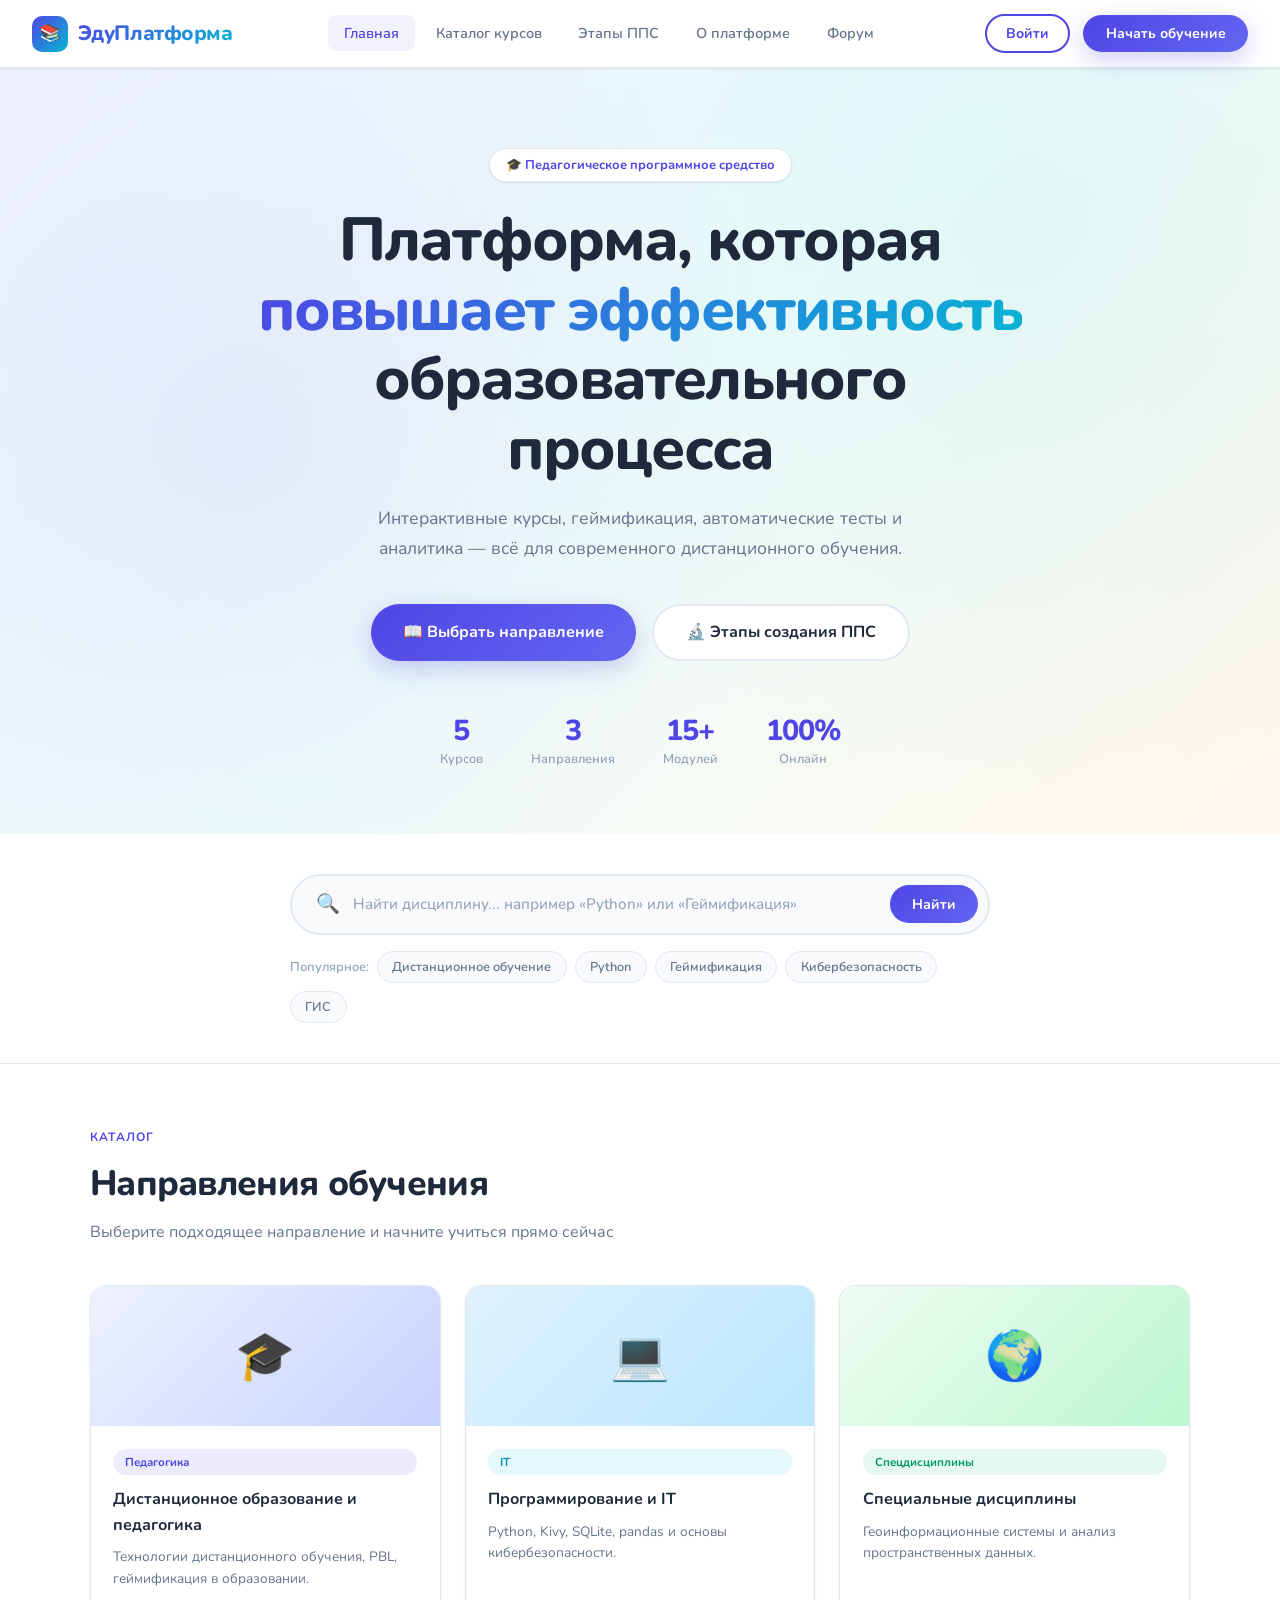
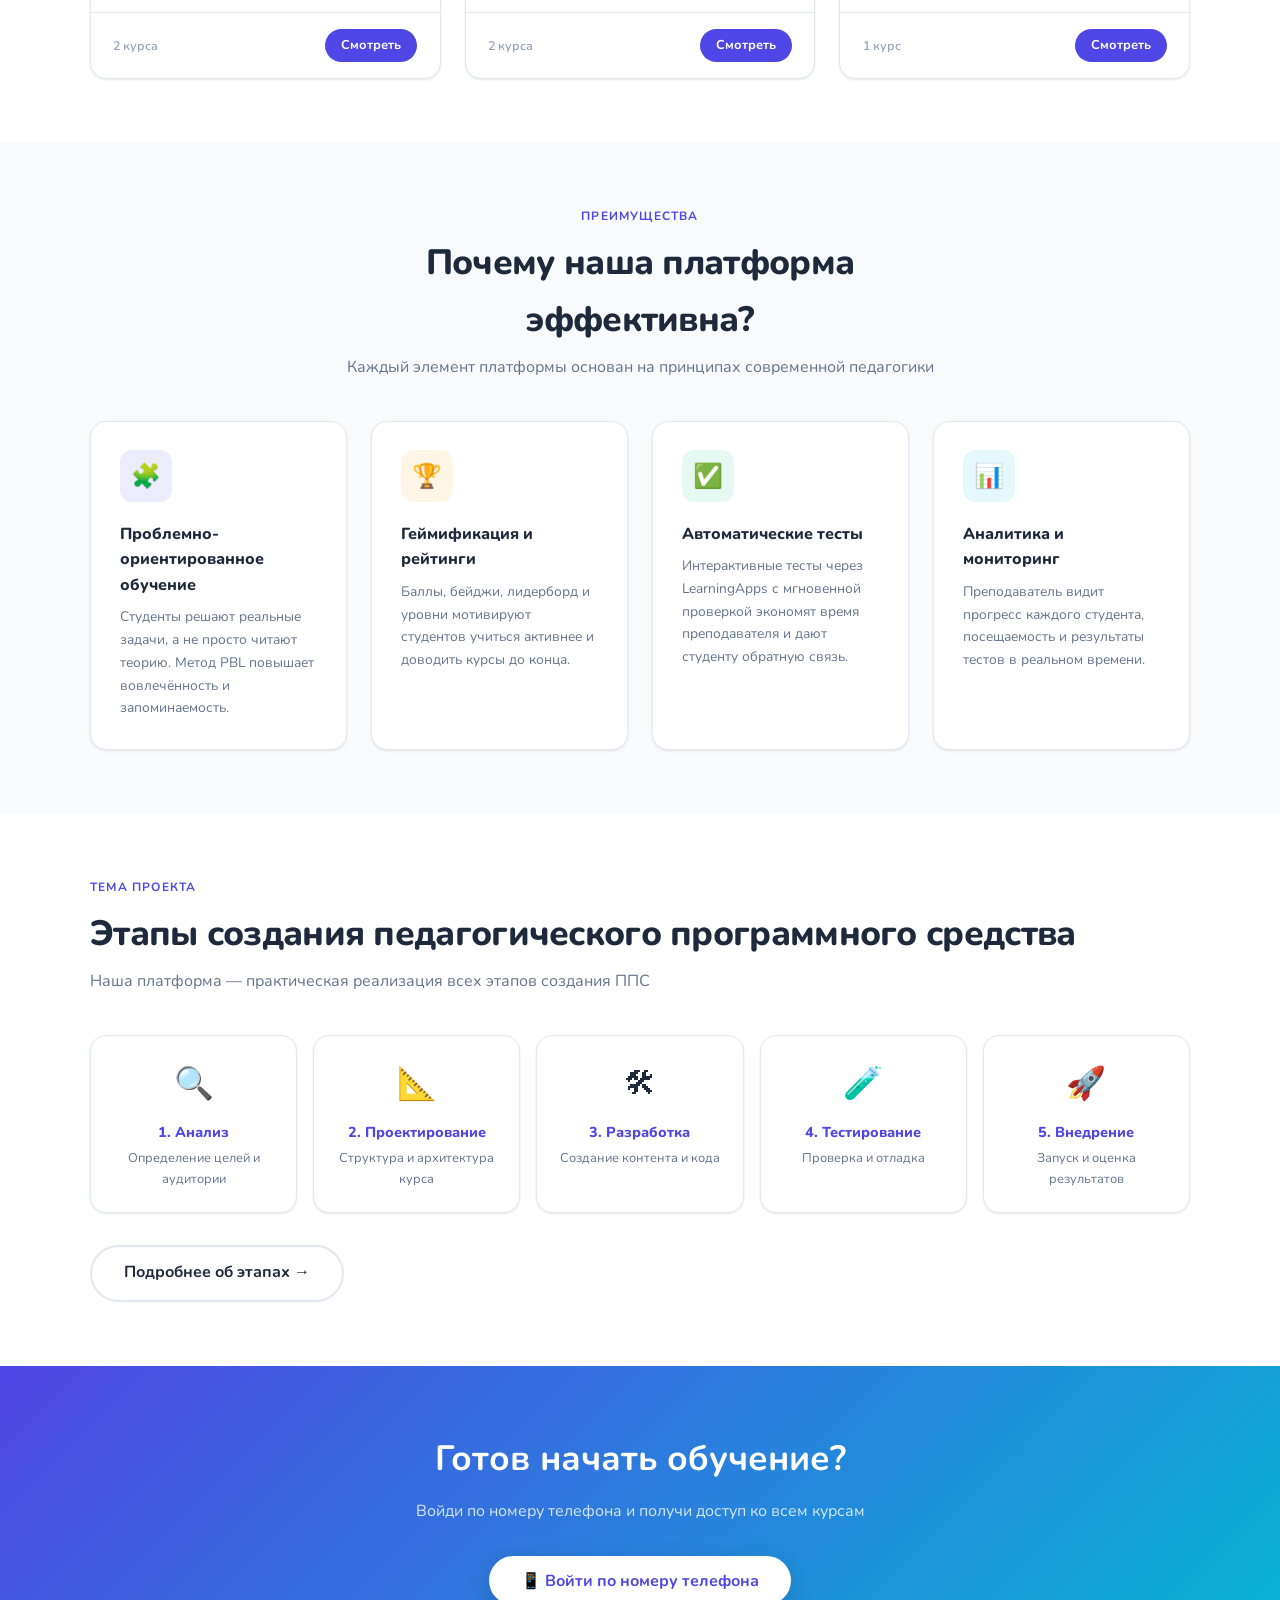
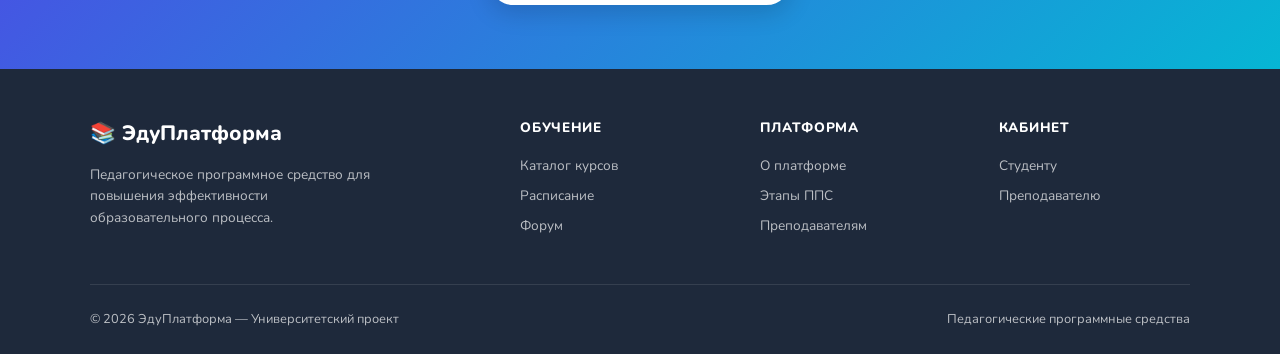
==== commit cd767812: "update year 2026" ====
--- a/index.html
+++ b/index.html
@@ -303,7 +303,7 @@
     </div>
   </div>
   <div class="footer-bottom">
-    <span>© 2024 ЭдуПлатформа — Университетский проект</span>
+    <span>© 2026 ЭдуПлатформа — Университетский проект</span>
     <span>Педагогические программные средства</span>
   </div>
 </footer>
